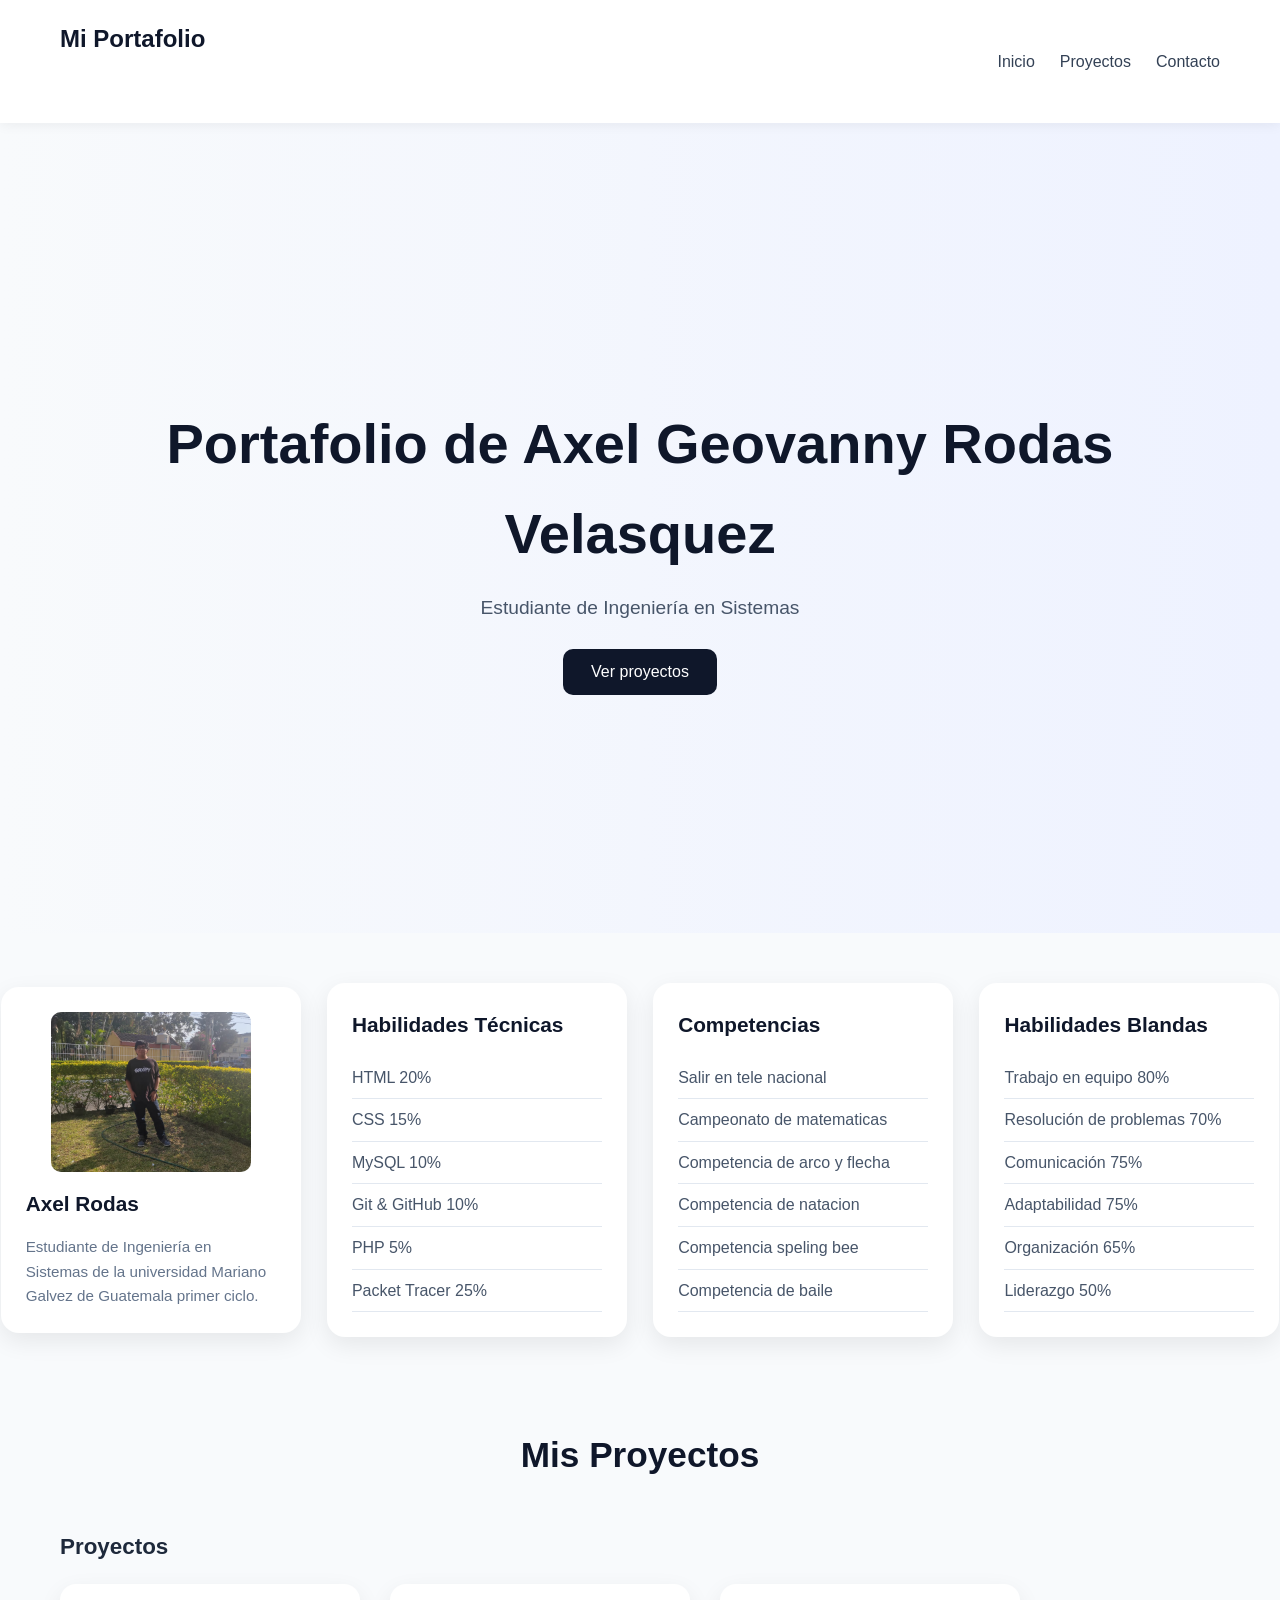
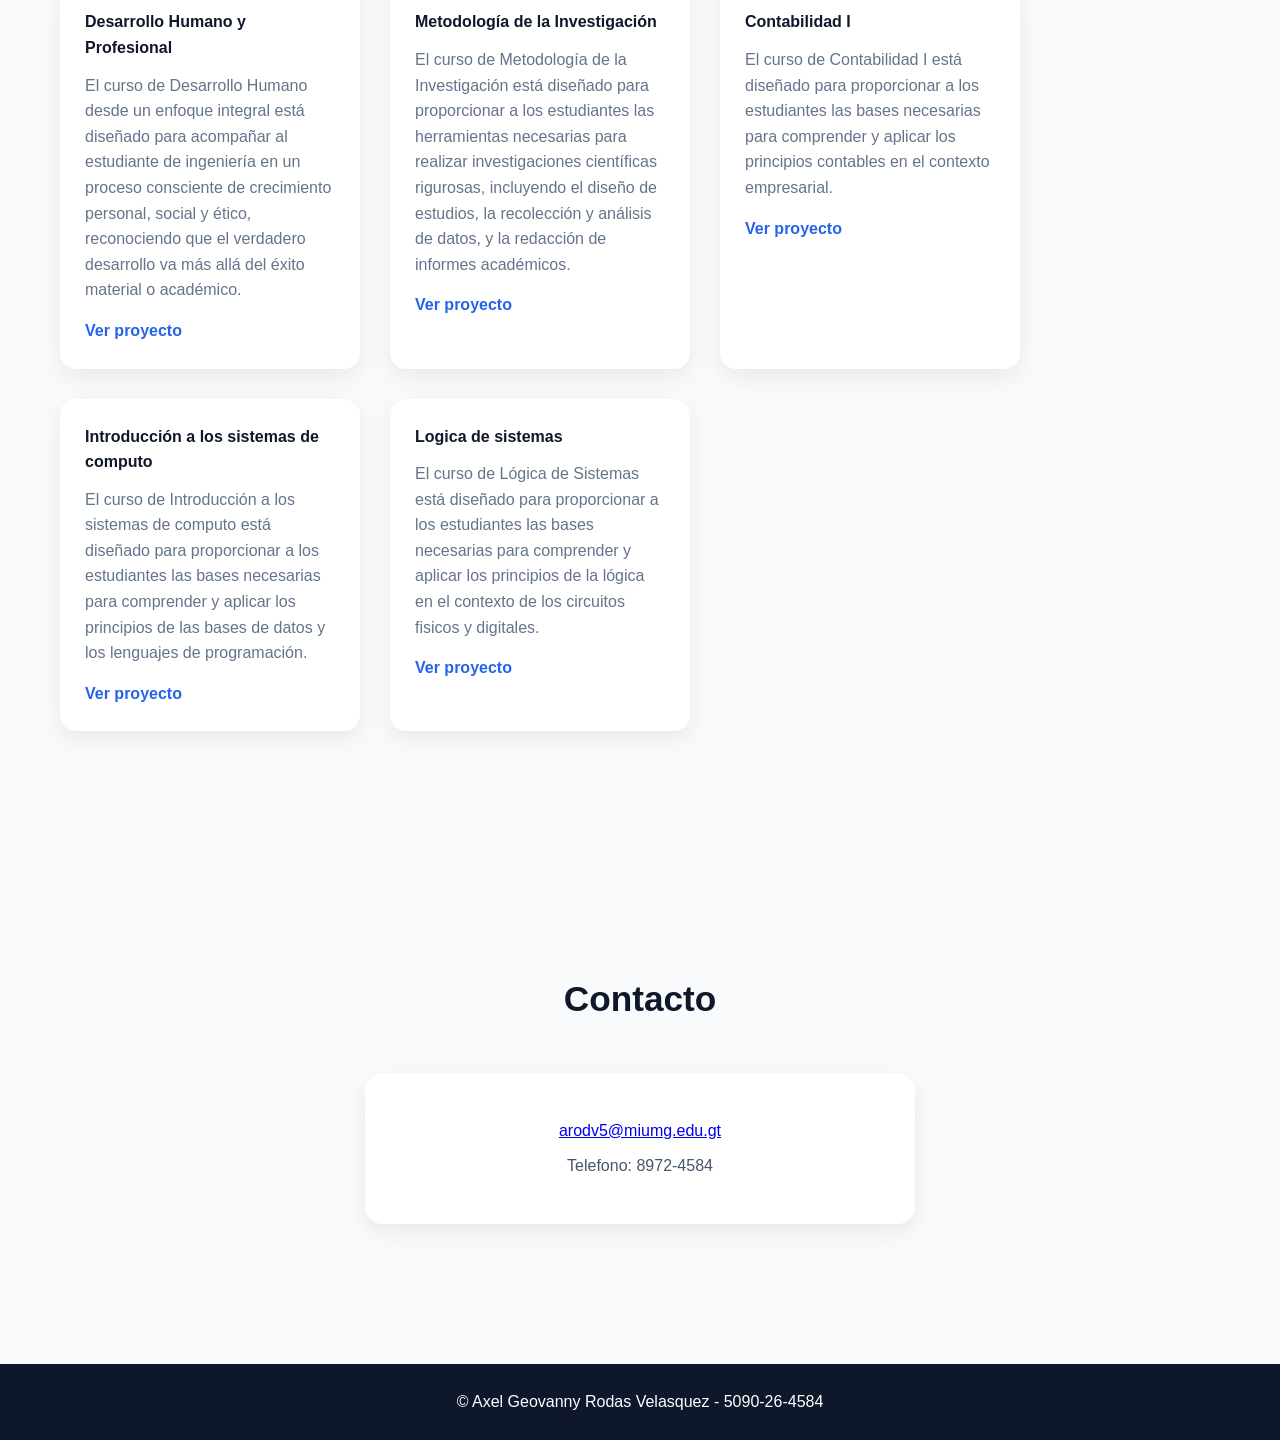
==== Index.html @ 16ec41c3 "Primer commit" ====
<!DOCTYPE html>
<html lang="es">
<head>
    <meta charset="UTF-8">
    <meta name="viewport" content="width=device-width, initial-scale=1.0">
    <title>Portafolio Digital - Ingeniería en Sistemas</title>
    <link rel="stylesheet" href="./CSS/normalize.css">
    <link rel="stylesheet" href="./CSS/style.css">
</head>
<body>

    <header>
        <nav>
            <h2>Mi Portafolio</h2>
            <ul>
                <li><a href="#inicio">Inicio</a></li>
                <li><a href="#proyectos">Proyectos</a></li>
                <li><a href="#contacto">Contacto</a></li>
            </ul>
        </nav>
    </header>

    <section id="inicio" class="hero">
        <div class="hero-content">
            <h1>Portafolio de Axel Geovanny Rodas Velasquez</h1>
            <p>Estudiante de Ingeniería en Sistemas</p>
            <button onclick="scrollToSection('proyectos')">Ver proyectos</button>
        </div>
    </section>

<div class="info-cards">

    <div class="info-card">
        <img src="./Imagenes/Yo.jpeg" alt="Foto de perfil" class="card-profile">
        <h3>Axel Rodas</h3>
        <p>Estudiante de Ingeniería en Sistemas de la universidad Mariano Galvez de Guatemala primer ciclo.</p>
    </div>

    <div class="info-card">
        <h3>Habilidades Técnicas</h3>
        <ul>
            <li>HTML 20%</li>
            <li>CSS 15%</li>
            <li>MySQL 10%</li>
            <li>Git & GitHub 10%</li>
            <li>PHP 5%</li>
            <li>Packet Tracer 25%</li>
        </ul>
    </div>

    <div class="info-card">
        <h3>Competencias</h3>
        <ul>
            <li>Salir en tele nacional</li>
            <li>Campeonato de matematicas</li>
            <li>Competencia de arco y flecha</li>
            <li>Competencia de natacion</li>
            <li>Competencia speling bee</li>
            <li>Competencia de baile</li>
        </ul>
    </div>

    <div class="info-card">
        <h3>Habilidades Blandas</h3>
        <ul>
            <li>Trabajo en equipo 80%</li>
            <li>Resolución de problemas 70%</li>
            <li>Comunicación 75%</li>
            <li>Adaptabilidad 75%</li>
            <li>Organización 65%</li>
            <li>Liderazgo 50%</li>
        </ul>
    </div>

</div>

    <section id="proyectos">
        <h2>Mis Proyectos</h2>

        <div class="clase">
            <h3>Proyectos</h3>
            <div class="cards">
                <div class="card">
                    <h4>Desarrollo Humano y Profesional</h4>
                    <p>El curso de Desarrollo Humano desde un enfoque integral está diseñado para acompañar al estudiante de ingeniería en un proceso consciente de crecimiento personal, social y ético, reconociendo que el verdadero desarrollo va más allá del éxito material o académico.</p>
                    <a href="desarrollo-humano.html">Ver proyecto</a>
                </div>

                <div class="card">
                    <h4>Metodología de la Investigación</h4>
                    <p>El curso de Metodología de la Investigación está diseñado para proporcionar a los estudiantes las herramientas necesarias para realizar investigaciones científicas rigurosas, incluyendo el diseño de estudios, la recolección y análisis de datos, y la redacción de informes académicos.</p>
                    <a href="metodologia-investigacion.html">Ver proyecto</a>
                </div>

                <div class="card">
                    <h4>Contabilidad I</h4>
                    <p>El curso de Contabilidad I está diseñado para proporcionar a los estudiantes las bases necesarias para comprender y aplicar los principios contables en el contexto empresarial.</p>
                    <a href="contabilidad-i.html">Ver proyecto</a>
                </div>
                
                <div class="card">
                    <h4>Introducción a los sistemas de computo</h4>
                    <p>El curso de Introducción a los sistemas de computo está diseñado para proporcionar a los estudiantes las bases necesarias para comprender y aplicar los principios de las bases de datos y los lenguajes de programación.</p>
                    <a href="introduccion-sistemas-computo.html">Ver proyecto</a>
                </div>

                <div class="card">
                    <h4>Logica de sistemas</h4>
                    <p>El curso de Lógica de Sistemas está diseñado para proporcionar a los estudiantes las bases necesarias para comprender y aplicar los principios de la lógica en el contexto de los circuitos fisicos y digitales.</p>
                    <a href="logica-sistemas.html">Ver proyecto</a>
                </div>
            </div>
        </div>

    </section>

    <section id="contacto">
        <h2>Contacto</h2>
        <div class="contact-box">
            <p><a href="mailto:arodv5@miumg.edu.gt">arodv5@miumg.edu.gt</a></p>
            <p>Telefono: 8972-4584</p>
            <p></p>
        </div>
    </section>

    <button id="topBtn">↑</button>

    <script src="./JavaScript/script.js"></script>
    <footer>
        <p>&copy; Axel Geovanny Rodas Velasquez - 5090-26-4584</p>
    </footer>
</body>
</html>
---- CSS/style.css ----
* {
    margin: 0;
    padding: 0;
    box-sizing: border-box;
    font-family: 'Segoe UI', sans-serif;
    scroll-behavior: smooth;
}

body {
    background-color: #f8fafc;
    color: #1e293b;
    line-height: 1.6;
}

/* Header */
header {
    position: sticky;
    top: 0;
    background: white;
    box-shadow: 0 2px 12px rgba(0, 0, 0, 0.06);
    z-index: 100;
}

nav {
    display: flex;
    justify-content: space-between;
    align-items: center;
    padding: 20px 60px;
}

nav h2 {
    color: #0f172a;
    font-size: 1.5rem;
}

nav ul {
    display: flex;
    list-style: none;
    gap: 25px;
}

nav a {
    text-decoration: none;
    color: #334155;
    font-weight: 500;
    transition: 0.3s;
}

nav a:hover {
    color: #2563eb;
}

/* Hero */
.hero {
    min-height: 90vh;
    display: flex;
    justify-content: center;
    align-items: center;
    text-align: center;
    background: linear-gradient(to right, #f8fafc, #eef2ff);
    padding: 40px;
}

.hero-content h1 {
    font-size: 3.5rem;
    color: #0f172a;
    margin-bottom: 15px;
}

.hero-content p {
    font-size: 1.2rem;
    color: #475569;
}

.hero button {
    margin-top: 25px;
    padding: 14px 28px;
    border: none;
    border-radius: 10px;
    background: #0f172a;
    color: white;
    cursor: pointer;
    font-size: 1rem;
    transition: 0.3s;
}

.hero button:hover {
    background: #2563eb;
    transform: translateY(-3px);
}

/* Setions */
section {
    padding: 90px 60px;
}

h2 {
    text-align: center;
    margin-bottom: 45px;
    font-size: 2.2rem;
    color: #0f172a;
}

/* Projects */
.clase {
    margin-bottom: 60px;
}

.clase h3 {
    margin-bottom: 20px;
    color: #1e293b;
    font-size: 1.4rem;
}

.cards {
    display: flex;
    gap: 30px;
    flex-wrap: wrap;
}

.card {
    background: white;
    width: 300px;
    padding: 25px;
    border-radius: 16px;
    box-shadow: 0 8px 24px rgba(0, 0, 0, 0.07);
    transition: 0.3s;
}

.card:hover {
    transform: translateY(-8px);
}

.card h4 {
    margin-bottom: 12px;
    color: #0f172a;
}

.card p {
    color: #64748b;
}

.card a {
    display: inline-block;
    margin-top: 15px;
    color: #2563eb;
    text-decoration: none;
    font-weight: bold;
}

/* Contact */
.contact-box {
    max-width: 550px;
    margin: auto;
    background: white;
    padding: 35px;
    border-radius: 18px;
    text-align: center;
    box-shadow: 0 8px 24px rgba(0, 0, 0, 0.07);
}

.contact-box p {
    margin: 10px 0;
    color: #475569;
}

/* Button Top */
#topBtn {
    position: fixed;
    bottom: 20px;
    right: 20px;
    padding: 14px 18px;
    border: none;
    border-radius: 50%;
    background: #0f172a;
    color: white;
    cursor: pointer;
    display: none;
    transition: 0.3s;
}

#topBtn:hover {
    background: #2563eb;
}

/* Footer */
footer {
    text-align: center;
    padding: 25px;
    background: #0f172a;
    color: white;
    margin-top: 50px;
}

/* Responsive */
@media(max-width: 768px) {
    nav {
        flex-direction: column;
        gap: 15px;
        padding: 20px;
    }

    .hero-content h1 {
        font-size: 2.4rem;
    }

    .cards {
        justify-content: center;
    }
}

/* Info Cards */

.info-cards{
    display: flex;
    gap: 25px;
    margin-top: 50px;
    flex-wrap: wrap;
}

.info-card{
    background: white;
    width: 300px;
    padding: 25px;
    border-radius: 18px;
    box-shadow: 0 8px 24px rgba(0,0,0,0.08);
    transition: 0.3s;
    margin: auto;
}

.info-card:hover{
    transform: translateY(-8px);
}

.info-card h3{
    margin-bottom: 15px;
    color: #0f172a;
    font-size: 1.3rem;
}

.info-card p{
    color: #64748b;
    line-height: 1.6;
    font-size: 0.95rem;
}

.info-card ul{
    list-style: none;
    padding: 0;
}

.info-card ul li{
    padding: 8px 0;
    border-bottom: 1px solid #e2e8f0;
    color: #475569;
}

/* Foto Card */
.card-profile{
    width: 200px;
    height: 160px;
    border-radius: 10px;
    object-fit: cover;
    display: block;
    margin: auto;
    margin-bottom: 15px;
}
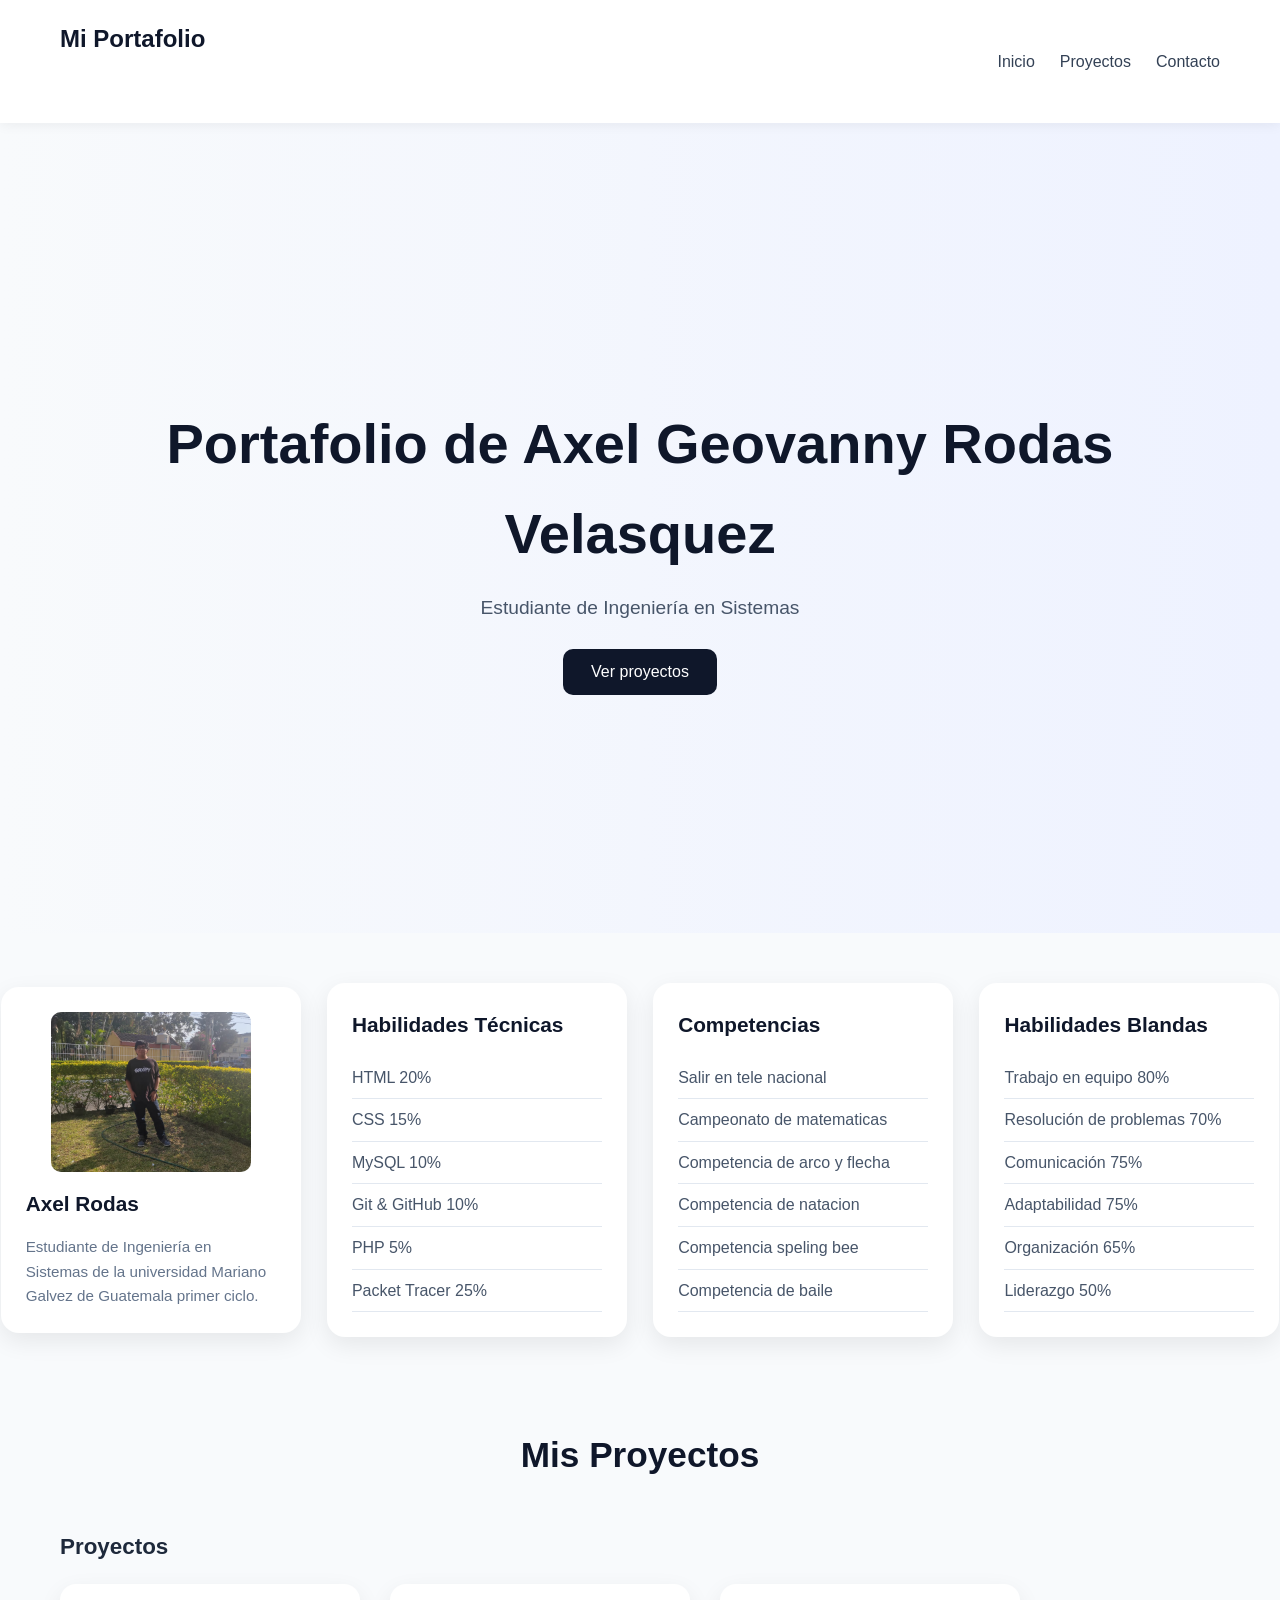
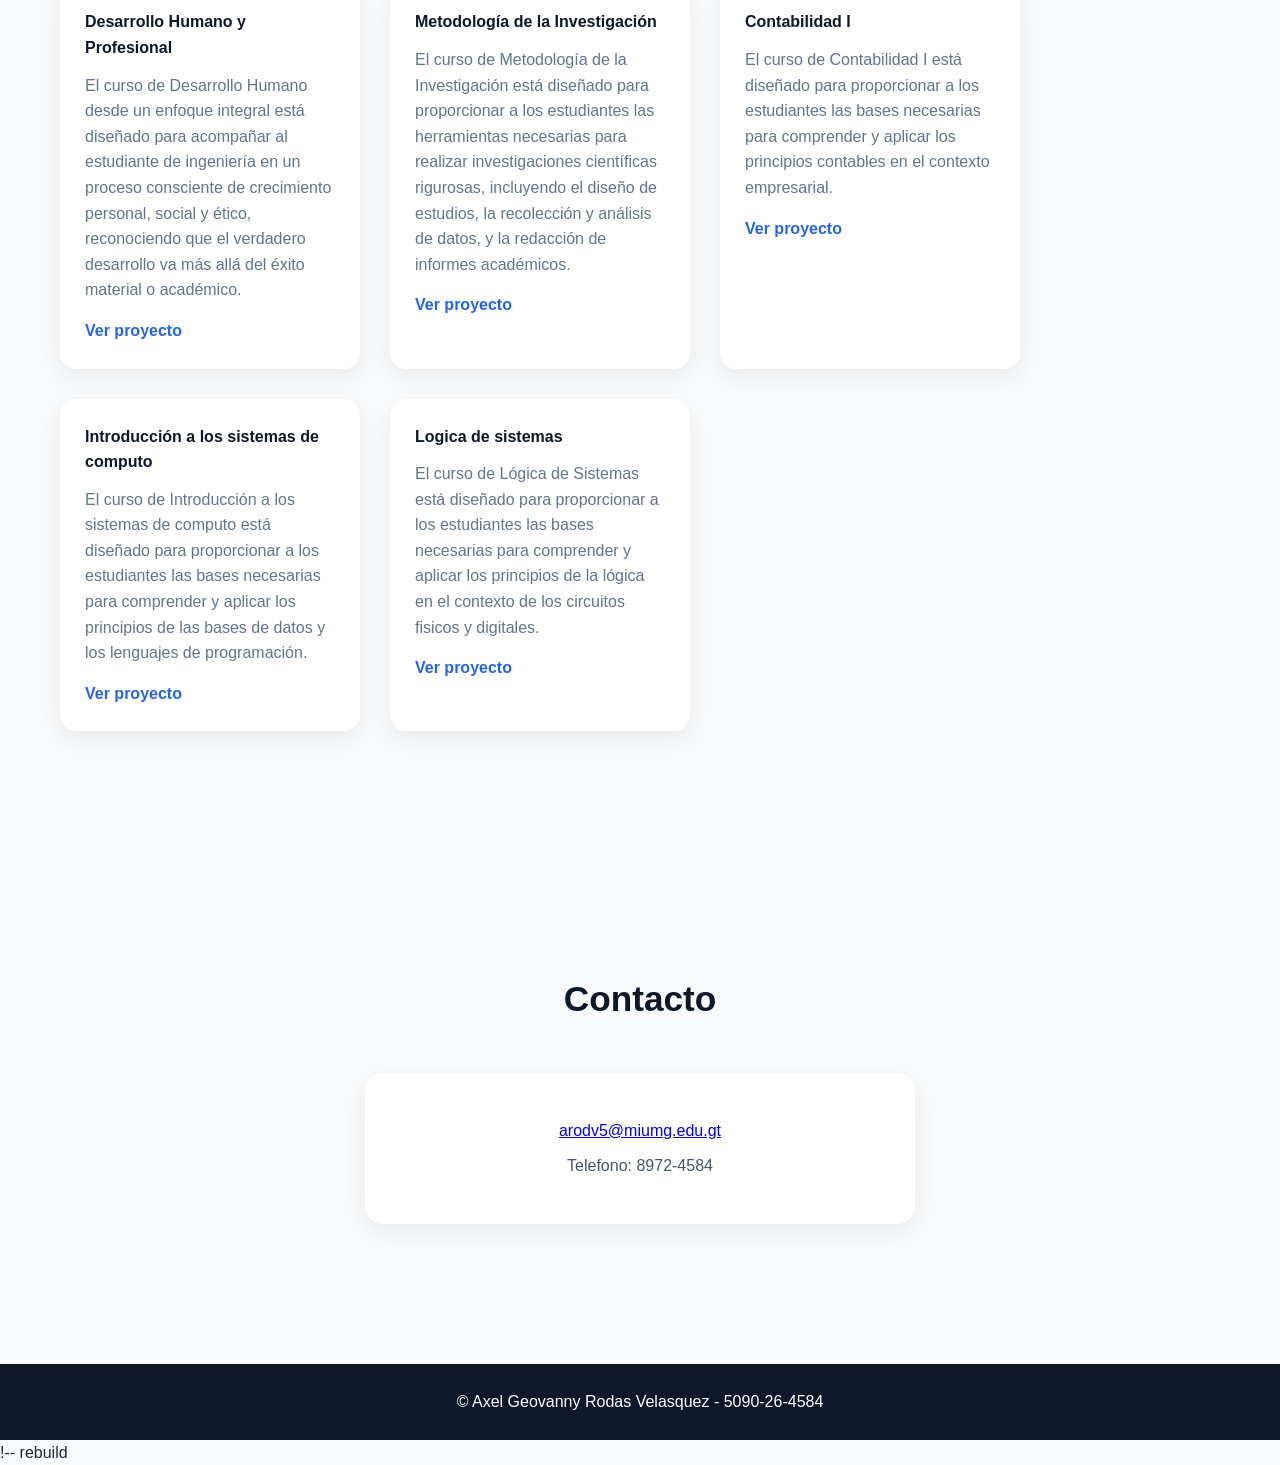
==== commit f1112029: "Rebuild GitHub Pages" ====
--- a/Index.html
+++ b/Index.html
@@ -1,133 +1,137 @@
-<!DOCTYPE html>
-<html lang="es">
-<head>
-    <meta charset="UTF-8">
-    <meta name="viewport" content="width=device-width, initial-scale=1.0">
-    <title>Portafolio Digital - Ingeniería en Sistemas</title>
-    <link rel="stylesheet" href="./CSS/normalize.css">
-    <link rel="stylesheet" href="./CSS/style.css">
-</head>
-<body>
-
-    <header>
-        <nav>
-            <h2>Mi Portafolio</h2>
-            <ul>
-                <li><a href="#inicio">Inicio</a></li>
-                <li><a href="#proyectos">Proyectos</a></li>
-                <li><a href="#contacto">Contacto</a></li>
-            </ul>
-        </nav>
-    </header>
-
-    <section id="inicio" class="hero">
-        <div class="hero-content">
-            <h1>Portafolio de Axel Geovanny Rodas Velasquez</h1>
-            <p>Estudiante de Ingeniería en Sistemas</p>
-            <button onclick="scrollToSection('proyectos')">Ver proyectos</button>
-        </div>
-    </section>
-
-<div class="info-cards">
-
-    <div class="info-card">
-        <img src="./Imagenes/Yo.jpeg" alt="Foto de perfil" class="card-profile">
-        <h3>Axel Rodas</h3>
-        <p>Estudiante de Ingeniería en Sistemas de la universidad Mariano Galvez de Guatemala primer ciclo.</p>
-    </div>
-
-    <div class="info-card">
-        <h3>Habilidades Técnicas</h3>
-        <ul>
-            <li>HTML 20%</li>
-            <li>CSS 15%</li>
-            <li>MySQL 10%</li>
-            <li>Git & GitHub 10%</li>
-            <li>PHP 5%</li>
-            <li>Packet Tracer 25%</li>
-        </ul>
-    </div>
-
-    <div class="info-card">
-        <h3>Competencias</h3>
-        <ul>
-            <li>Salir en tele nacional</li>
-            <li>Campeonato de matematicas</li>
-            <li>Competencia de arco y flecha</li>
-            <li>Competencia de natacion</li>
-            <li>Competencia speling bee</li>
-            <li>Competencia de baile</li>
-        </ul>
-    </div>
-
-    <div class="info-card">
-        <h3>Habilidades Blandas</h3>
-        <ul>
-            <li>Trabajo en equipo 80%</li>
-            <li>Resolución de problemas 70%</li>
-            <li>Comunicación 75%</li>
-            <li>Adaptabilidad 75%</li>
-            <li>Organización 65%</li>
-            <li>Liderazgo 50%</li>
-        </ul>
-    </div>
-
-</div>
-
-    <section id="proyectos">
-        <h2>Mis Proyectos</h2>
-
-        <div class="clase">
-            <h3>Proyectos</h3>
-            <div class="cards">
-                <div class="card">
-                    <h4>Desarrollo Humano y Profesional</h4>
-                    <p>El curso de Desarrollo Humano desde un enfoque integral está diseñado para acompañar al estudiante de ingeniería en un proceso consciente de crecimiento personal, social y ético, reconociendo que el verdadero desarrollo va más allá del éxito material o académico.</p>
-                    <a href="desarrollo-humano.html">Ver proyecto</a>
-                </div>
-
-                <div class="card">
-                    <h4>Metodología de la Investigación</h4>
-                    <p>El curso de Metodología de la Investigación está diseñado para proporcionar a los estudiantes las herramientas necesarias para realizar investigaciones científicas rigurosas, incluyendo el diseño de estudios, la recolección y análisis de datos, y la redacción de informes académicos.</p>
-                    <a href="metodologia-investigacion.html">Ver proyecto</a>
-                </div>
-
-                <div class="card">
-                    <h4>Contabilidad I</h4>
-                    <p>El curso de Contabilidad I está diseñado para proporcionar a los estudiantes las bases necesarias para comprender y aplicar los principios contables en el contexto empresarial.</p>
-                    <a href="contabilidad-i.html">Ver proyecto</a>
-                </div>
-                
-                <div class="card">
-                    <h4>Introducción a los sistemas de computo</h4>
-                    <p>El curso de Introducción a los sistemas de computo está diseñado para proporcionar a los estudiantes las bases necesarias para comprender y aplicar los principios de las bases de datos y los lenguajes de programación.</p>
-                    <a href="introduccion-sistemas-computo.html">Ver proyecto</a>
-                </div>
-
-                <div class="card">
-                    <h4>Logica de sistemas</h4>
-                    <p>El curso de Lógica de Sistemas está diseñado para proporcionar a los estudiantes las bases necesarias para comprender y aplicar los principios de la lógica en el contexto de los circuitos fisicos y digitales.</p>
-                    <a href="logica-sistemas.html">Ver proyecto</a>
-                </div>
-            </div>
-        </div>
-
-    </section>
-
-    <section id="contacto">
-        <h2>Contacto</h2>
-        <div class="contact-box">
-            <p><a href="mailto:arodv5@miumg.edu.gt">arodv5@miumg.edu.gt</a></p>
-            <p>Telefono: 8972-4584</p>
-            <p></p>
-        </div>
-    </section>
-
-    <button id="topBtn">↑</button>
-
-    <script src="./JavaScript/script.js"></script>
-    <footer>
-        <p>&copy; Axel Geovanny Rodas Velasquez - 5090-26-4584</p>
-    </footer>
-</body>
-</html>+<!DOCTYPE html>
+<html lang="es">
+<head>
+    <meta charset="UTF-8">
+    <meta name="viewport" content="width=device-width, initial-scale=1.0">
+    <title>Portafolio Digital - Ingeniería en Sistemas</title>
+    <link rel="stylesheet" href="./CSS/normalize.css">
+    <link rel="stylesheet" href="./CSS/style.css">
+</head>
+<body>
+
+    <header>
+        <nav>
+            <h2>Mi Portafolio</h2>
+            <ul>
+                <li><a href="#inicio">Inicio</a></li>
+                <li><a href="#proyectos">Proyectos</a></li>
+                <li><a href="#contacto">Contacto</a></li>
+            </ul>
+        </nav>
+    </header>
+
+    <section id="inicio" class="hero">
+        <div class="hero-content">
+            <h1>Portafolio de Axel Geovanny Rodas Velasquez</h1>
+            <p>Estudiante de Ingeniería en Sistemas</p>
+            <button onclick="scrollToSection('proyectos')">Ver proyectos</button>
+        </div>
+    </section>
+
+<div class="info-cards">
+
+    <div class="info-card">
+        <img src="./Imagenes/Yo.jpeg" alt="Foto de perfil" class="card-profile">
+        <h3>Axel Rodas</h3>
+        <p>Estudiante de Ingeniería en Sistemas de la universidad Mariano Galvez de Guatemala primer ciclo.</p>
+    </div>
+
+    <div class="info-card">
+        <h3>Habilidades Técnicas</h3>
+        <ul>
+            <li>HTML 20%</li>
+            <li>CSS 15%</li>
+            <li>MySQL 10%</li>
+            <li>Git & GitHub 10%</li>
+            <li>PHP 5%</li>
+            <li>Packet Tracer 25%</li>
+        </ul>
+    </div>
+
+    <div class="info-card">
+        <h3>Competencias</h3>
+        <ul>
+            <li>Salir en tele nacional</li>
+            <li>Campeonato de matematicas</li>
+            <li>Competencia de arco y flecha</li>
+            <li>Competencia de natacion</li>
+            <li>Competencia speling bee</li>
+            <li>Competencia de baile</li>
+        </ul>
+    </div>
+
+    <div class="info-card">
+        <h3>Habilidades Blandas</h3>
+        <ul>
+            <li>Trabajo en equipo 80%</li>
+            <li>Resolución de problemas 70%</li>
+            <li>Comunicación 75%</li>
+            <li>Adaptabilidad 75%</li>
+            <li>Organización 65%</li>
+            <li>Liderazgo 50%</li>
+        </ul>
+    </div>
+
+</div>
+
+    <section id="proyectos">
+        <h2>Mis Proyectos</h2>
+
+        <div class="clase">
+            <h3>Proyectos</h3>
+            <div class="cards">
+                <div class="card">
+                    <h4>Desarrollo Humano y Profesional</h4>
+                    <p>El curso de Desarrollo Humano desde un enfoque integral está diseñado para acompañar al estudiante de ingeniería en un proceso consciente de crecimiento personal, social y ético, reconociendo que el verdadero desarrollo va más allá del éxito material o académico.</p>
+                    <a href="desarrollo-humano.html">Ver proyecto</a>
+                </div>
+
+                <div class="card">
+                    <h4>Metodología de la Investigación</h4>
+                    <p>El curso de Metodología de la Investigación está diseñado para proporcionar a los estudiantes las herramientas necesarias para realizar investigaciones científicas rigurosas, incluyendo el diseño de estudios, la recolección y análisis de datos, y la redacción de informes académicos.</p>
+                    <a href="metodologia-investigacion.html">Ver proyecto</a>
+                </div>
+
+                <div class="card">
+                    <h4>Contabilidad I</h4>
+                    <p>El curso de Contabilidad I está diseñado para proporcionar a los estudiantes las bases necesarias para comprender y aplicar los principios contables en el contexto empresarial.</p>
+                    <a href="contabilidad-i.html">Ver proyecto</a>
+                </div>
+                
+                <div class="card">
+                    <h4>Introducción a los sistemas de computo</h4>
+                    <p>El curso de Introducción a los sistemas de computo está diseñado para proporcionar a los estudiantes las bases necesarias para comprender y aplicar los principios de las bases de datos y los lenguajes de programación.</p>
+                    <a href="introduccion-sistemas-computo.html">Ver proyecto</a>
+                </div>
+
+                <div class="card">
+                    <h4>Logica de sistemas</h4>
+                    <p>El curso de Lógica de Sistemas está diseñado para proporcionar a los estudiantes las bases necesarias para comprender y aplicar los principios de la lógica en el contexto de los circuitos fisicos y digitales.</p>
+                    <a href="logica-sistemas.html">Ver proyecto</a>
+                </div>
+            </div>
+        </div>
+
+    </section>
+
+    <section id="contacto">
+        <h2>Contacto</h2>
+        <div class="contact-box">
+            <p><a href="mailto:arodv5@miumg.edu.gt">arodv5@miumg.edu.gt</a></p>
+            <p>Telefono: 8972-4584</p>
+            <p></p>
+        </div>
+    </section>
+
+    <button id="topBtn">↑</button>
+
+    <script src="./JavaScript/script.js"></script>
+    <footer>
+        <p>&copy; Axel Geovanny Rodas Velasquez - 5090-26-4584</p>
+    </footer>
+</body>
+</html>! - - + 
+ r e b u i l d + 
+ 
